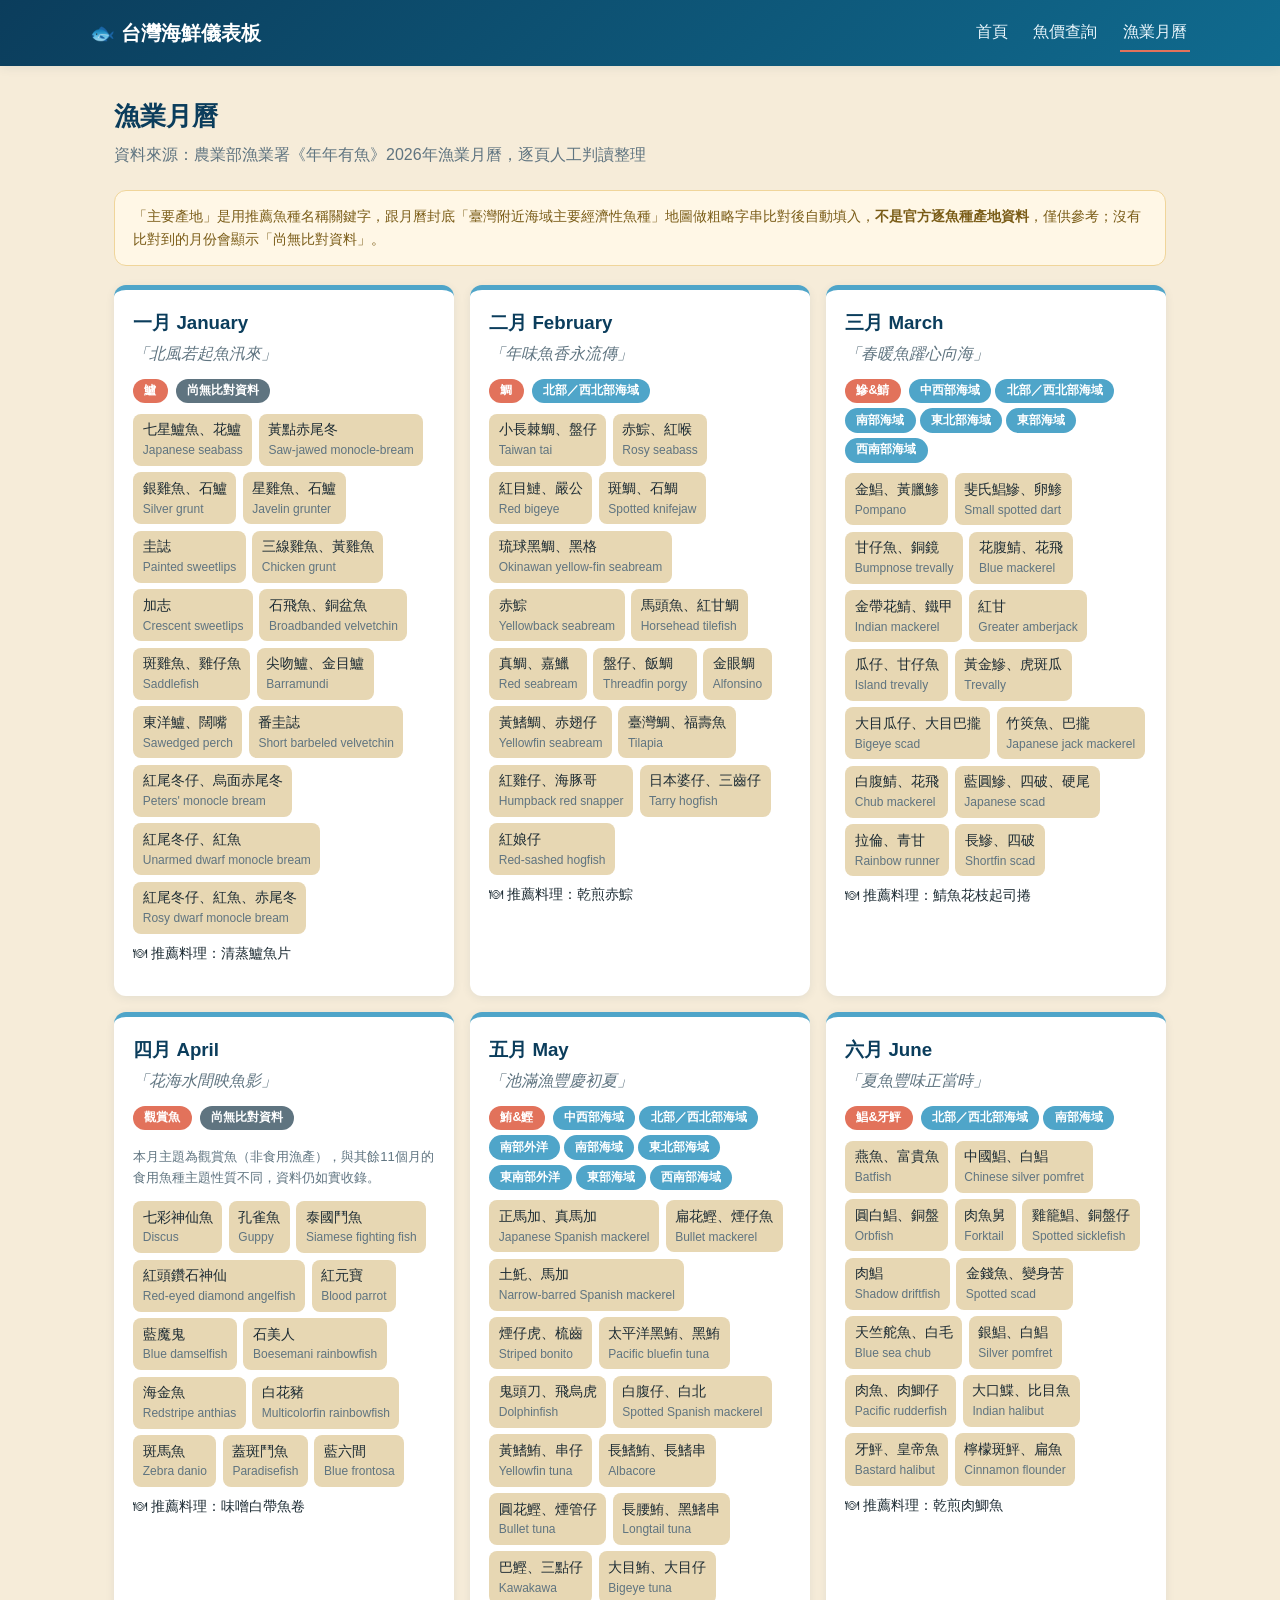
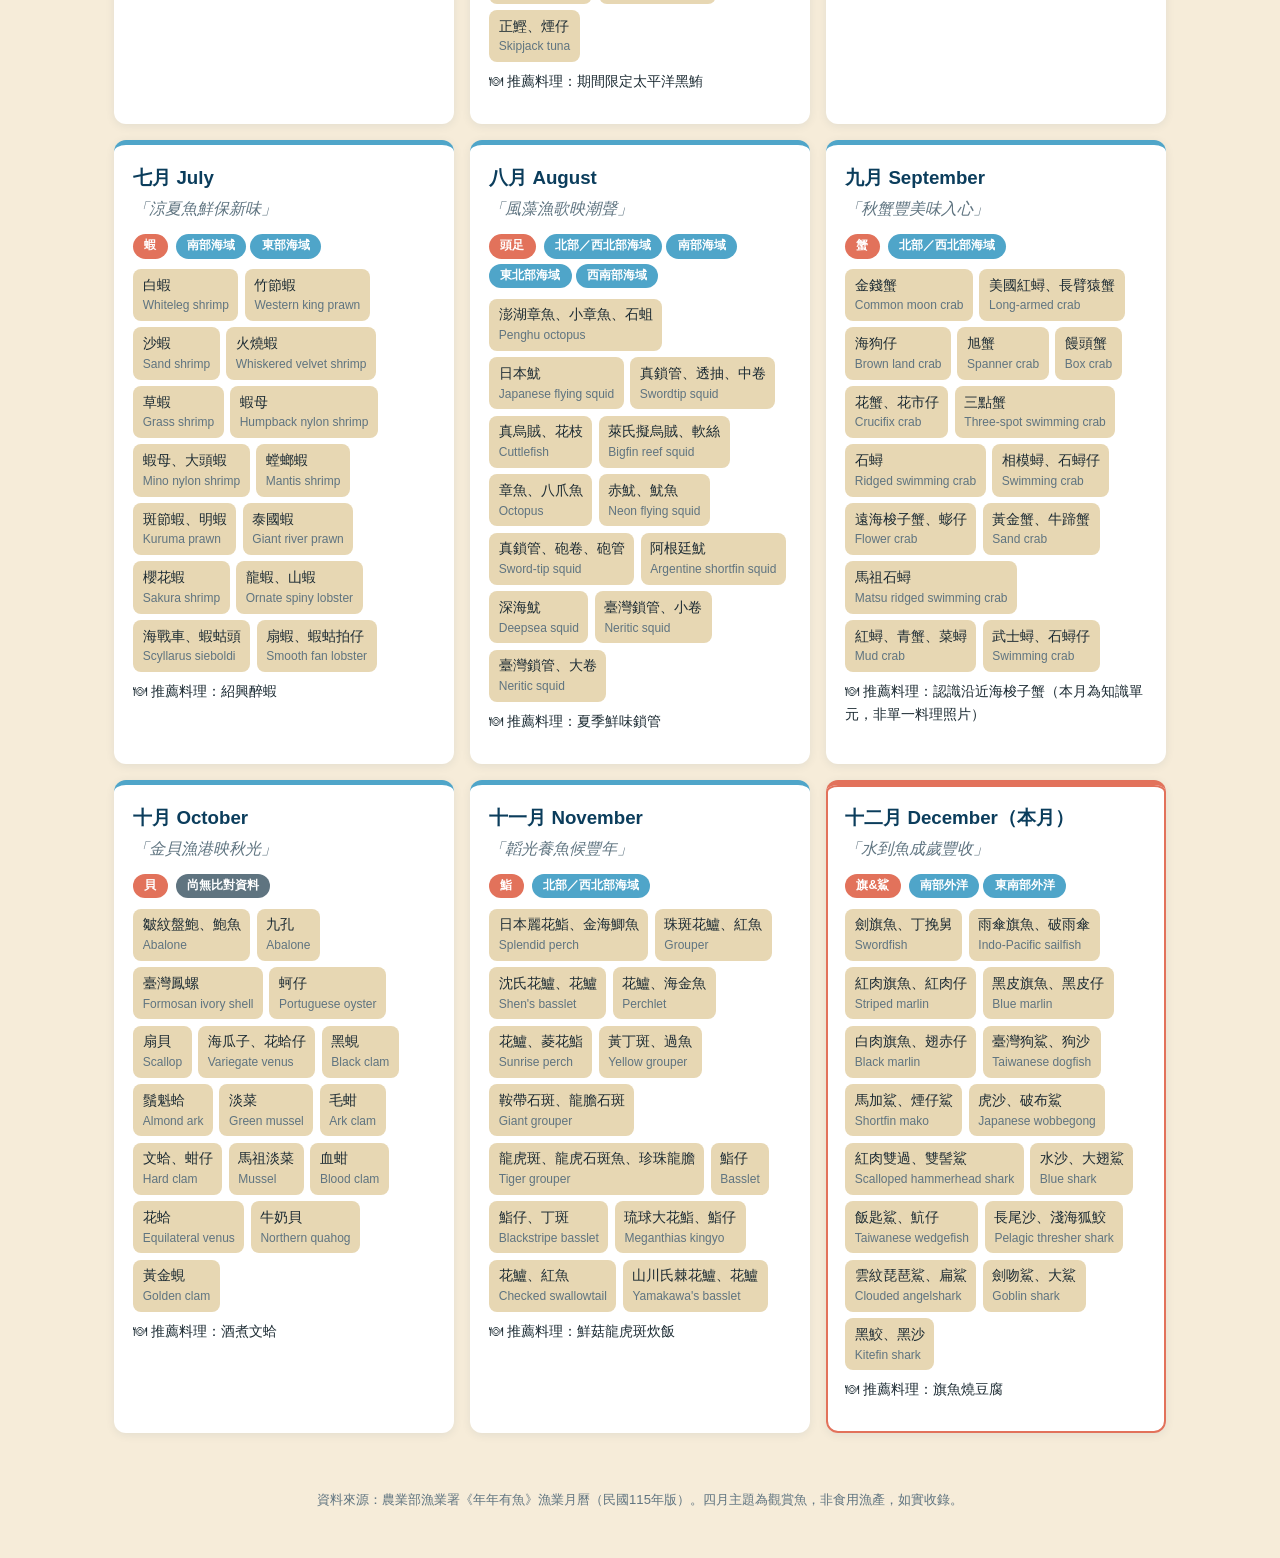
==== docs/calendar.html @ fae6c359 "Initial commit: 台灣海鮮儀表板 - 第一階段資料驗證 + 第二階段dashboard" ====
<!DOCTYPE html>
<html lang="zh-Hant">
<head>
<meta charset="UTF-8">
<meta name="viewport" content="width=device-width, initial-scale=1.0">
<title>漁業月曆 - 台灣海鮮儀表板</title>
<link rel="stylesheet" href="assets/css/style.css">
</head>
<body>
<header class="site-header">
  <div class="header-inner">
    <a class="brand" href="index.html">🐟 台灣海鮮儀表板</a>
    <nav class="nav-links">
      <a href="index.html">首頁</a>
      <a href="prices.html">魚價查詢</a>
      <a href="calendar.html" class="active">漁業月曆</a>
    </nav>
  </div>
</header>

<main>
  <h1 class="page-title">漁業月曆</h1>
  <p class="page-subtitle">資料來源：農業部漁業署《年年有魚》2026年漁業月曆，逐頁人工判讀整理</p>

  <div class="notice">
    「主要產地」是用推薦魚種名稱關鍵字，跟月曆封底「臺灣附近海域主要經濟性魚種」地圖做粗略字串比對後自動填入，<strong>不是官方逐魚種產地資料</strong>，僅供參考；沒有比對到的月份會顯示「尚無比對資料」。
  </div>

  <div class="calendar-grid" id="calendar-grid">
    <div class="loading">載入中…</div>
  </div>
</main>

<footer class="site-footer">
  資料來源：農業部漁業署《年年有魚》漁業月曆（民國115年版）。四月主題為觀賞魚，非食用漁產，如實收錄。
</footer>

<script src="assets/js/common.js"></script>
<script>
(async function () {
  const grid = document.getElementById("calendar-grid");
  try {
    const calendar = await DataAPI.getFishCalendar();
    const thisMonth = new Date().getMonth() + 1;
    grid.innerHTML = calendar.月曆資料.map(m => {
      const isCurrent = m.月份 === thisMonth;
      const origins = m.主要產地
        ? m.主要產地.map(o => `<span class="badge">${o}</span>`).join("")
        : `<span class="badge muted">尚無比對資料</span>`;
      const species = m.推薦魚種.map(sp => `
        <div class="species-chip">${sp.中文名}<span class="en">${sp.英文名}</span></div>
      `).join("");
      const note = m.備註 ? `<p style="font-size:0.82rem;color:var(--muted);">${m.備註}</p>` : "";
      return `
        <div class="month-card ${isCurrent ? "current" : ""}">
          <h3>${m.月份名稱}${isCurrent ? "（本月）" : ""}</h3>
          <p class="slogan">「${m.盛產季}」</p>
          <div class="badge coral">${m.主題分類}</div>
          ${origins}
          ${note}
          <div class="species-chip-list">${species}</div>
          <p class="recipe">🍽 推薦料理：${m.推薦料理}</p>
        </div>
      `;
    }).join("");
  } catch (err) {
    console.error(err);
    grid.innerHTML = `<div class="empty-state">資料載入失敗：${err.message}</div>`;
  }
})();
</script>
</body>
</html>
---- docs/assets/css/style.css ----
:root {
  --ocean-deep: #0b3d5c;
  --ocean: #106b8f;
  --ocean-light: #4fa5c9;
  --sand: #f6ecd9;
  --sand-dark: #e7d7b3;
  --coral: #e2725b;
  --ink: #1c2b33;
  --muted: #5f7480;
  --card-bg: #ffffff;
  --radius: 12px;
  --shadow: 0 2px 10px rgba(11, 61, 92, 0.08);
  font-size: 16px;
}

* { box-sizing: border-box; }

body {
  margin: 0;
  font-family: "Noto Sans TC", "PingFang TC", "Microsoft JhengHei", -apple-system, BlinkMacSystemFont, sans-serif;
  background: var(--sand);
  color: var(--ink);
  line-height: 1.6;
}

a { color: var(--ocean); text-decoration: none; }
a:hover { text-decoration: underline; }

.site-header {
  background: linear-gradient(135deg, var(--ocean-deep), var(--ocean));
  color: #fff;
  padding: 0.9rem 1.5rem;
  position: sticky;
  top: 0;
  z-index: 10;
  box-shadow: var(--shadow);
}

.site-header .header-inner {
  max-width: 1100px;
  margin: 0 auto;
  display: flex;
  align-items: center;
  justify-content: space-between;
  flex-wrap: wrap;
  gap: 0.5rem;
}

.brand {
  font-size: 1.25rem;
  font-weight: 700;
  color: #fff;
  display: flex;
  align-items: center;
  gap: 0.4rem;
}

.brand:hover { text-decoration: none; opacity: 0.9; }

.nav-links { display: flex; gap: 1.2rem; }

.nav-links a {
  color: #eaf6fc;
  font-weight: 500;
  padding: 0.3rem 0.2rem;
  border-bottom: 2px solid transparent;
}

.nav-links a.active,
.nav-links a:hover {
  border-bottom: 2px solid var(--coral);
  text-decoration: none;
}

main {
  max-width: 1100px;
  margin: 0 auto;
  padding: 1.5rem;
}

.page-title {
  font-size: 1.6rem;
  font-weight: 700;
  margin: 0.4rem 0 0.3rem;
  color: var(--ocean-deep);
}

.page-subtitle {
  color: var(--muted);
  margin: 0 0 1.4rem;
}

.stat-grid {
  display: grid;
  grid-template-columns: repeat(auto-fit, minmax(150px, 1fr));
  gap: 0.9rem;
  margin: 1.2rem 0 1.8rem;
}

.stat-card {
  background: var(--card-bg);
  border-radius: var(--radius);
  box-shadow: var(--shadow);
  padding: 1rem 1.1rem;
  text-align: center;
}

.stat-card .num {
  font-size: 1.7rem;
  font-weight: 800;
  color: var(--ocean-deep);
}

.stat-card .label {
  font-size: 0.85rem;
  color: var(--muted);
  margin-top: 0.2rem;
}

.card {
  background: var(--card-bg);
  border-radius: var(--radius);
  box-shadow: var(--shadow);
  padding: 1.3rem 1.4rem;
  margin-bottom: 1.4rem;
}

.card h2 {
  margin-top: 0;
  color: var(--ocean-deep);
  font-size: 1.15rem;
}

.badge {
  display: inline-block;
  background: var(--ocean-light);
  color: #fff;
  border-radius: 999px;
  padding: 0.15rem 0.7rem;
  font-size: 0.78rem;
  font-weight: 600;
  margin: 0.15rem 0.25rem 0.15rem 0;
}

.badge.coral { background: var(--coral); }
.badge.muted { background: var(--muted); }

.species-chip-list { display: flex; flex-wrap: wrap; gap: 0.4rem; margin-top: 0.5rem; }

.species-chip {
  background: var(--sand-dark);
  border-radius: 8px;
  padding: 0.35rem 0.6rem;
  font-size: 0.85rem;
}

.species-chip .en { color: var(--muted); font-size: 0.75rem; display: block; }

table {
  width: 100%;
  border-collapse: collapse;
  font-size: 0.92rem;
}

thead th {
  text-align: left;
  background: var(--ocean-deep);
  color: #fff;
  padding: 0.55rem 0.6rem;
  position: sticky;
  top: 0;
}

tbody td {
  padding: 0.5rem 0.6rem;
  border-bottom: 1px solid var(--sand-dark);
}

tbody tr:hover { background: #f2f8fb; }

.table-wrap {
  max-height: 520px;
  overflow: auto;
  border-radius: var(--radius);
  box-shadow: var(--shadow);
}

.filters {
  display: flex;
  flex-wrap: wrap;
  gap: 0.8rem;
  align-items: end;
  margin-bottom: 1.2rem;
}

.filter-group { display: flex; flex-direction: column; gap: 0.3rem; }
.filter-group label { font-size: 0.82rem; color: var(--muted); font-weight: 600; }

input, select {
  padding: 0.5rem 0.6rem;
  border: 1px solid var(--sand-dark);
  border-radius: 8px;
  font-size: 0.92rem;
  background: #fff;
  min-width: 150px;
}

button {
  padding: 0.55rem 1rem;
  border: none;
  border-radius: 8px;
  background: var(--ocean);
  color: #fff;
  font-weight: 600;
  cursor: pointer;
}

button:hover { background: var(--ocean-deep); }
button.secondary { background: var(--sand-dark); color: var(--ink); }

.calendar-grid {
  display: grid;
  grid-template-columns: repeat(auto-fit, minmax(260px, 1fr));
  gap: 1rem;
}

.month-card {
  background: var(--card-bg);
  border-radius: var(--radius);
  box-shadow: var(--shadow);
  padding: 1.1rem 1.2rem;
  border-top: 5px solid var(--ocean-light);
}

.month-card.current { border-top-color: var(--coral); box-shadow: 0 0 0 2px var(--coral) inset, var(--shadow); }

.month-card h3 { margin: 0 0 0.2rem; color: var(--ocean-deep); }
.month-card .slogan { color: var(--muted); font-style: italic; margin: 0.1rem 0 0.6rem; }
.month-card .recipe { font-size: 0.88rem; margin-top: 0.5rem; }

.notice {
  background: #fff7e6;
  border: 1px solid #f0d59a;
  border-radius: var(--radius);
  padding: 0.9rem 1.1rem;
  font-size: 0.88rem;
  color: #7a5c17;
  margin-bottom: 1.2rem;
}

.site-footer {
  text-align: center;
  color: var(--muted);
  font-size: 0.82rem;
  padding: 2rem 1rem 3rem;
}

.chart-wrap { position: relative; height: 320px; margin-top: 1rem; }

.loading, .empty-state {
  color: var(--muted);
  padding: 1.2rem;
  text-align: center;
}

@media (max-width: 640px) {
  .nav-links { gap: 0.7rem; font-size: 0.9rem; }
  .site-header .header-inner { flex-direction: column; align-items: flex-start; }
}
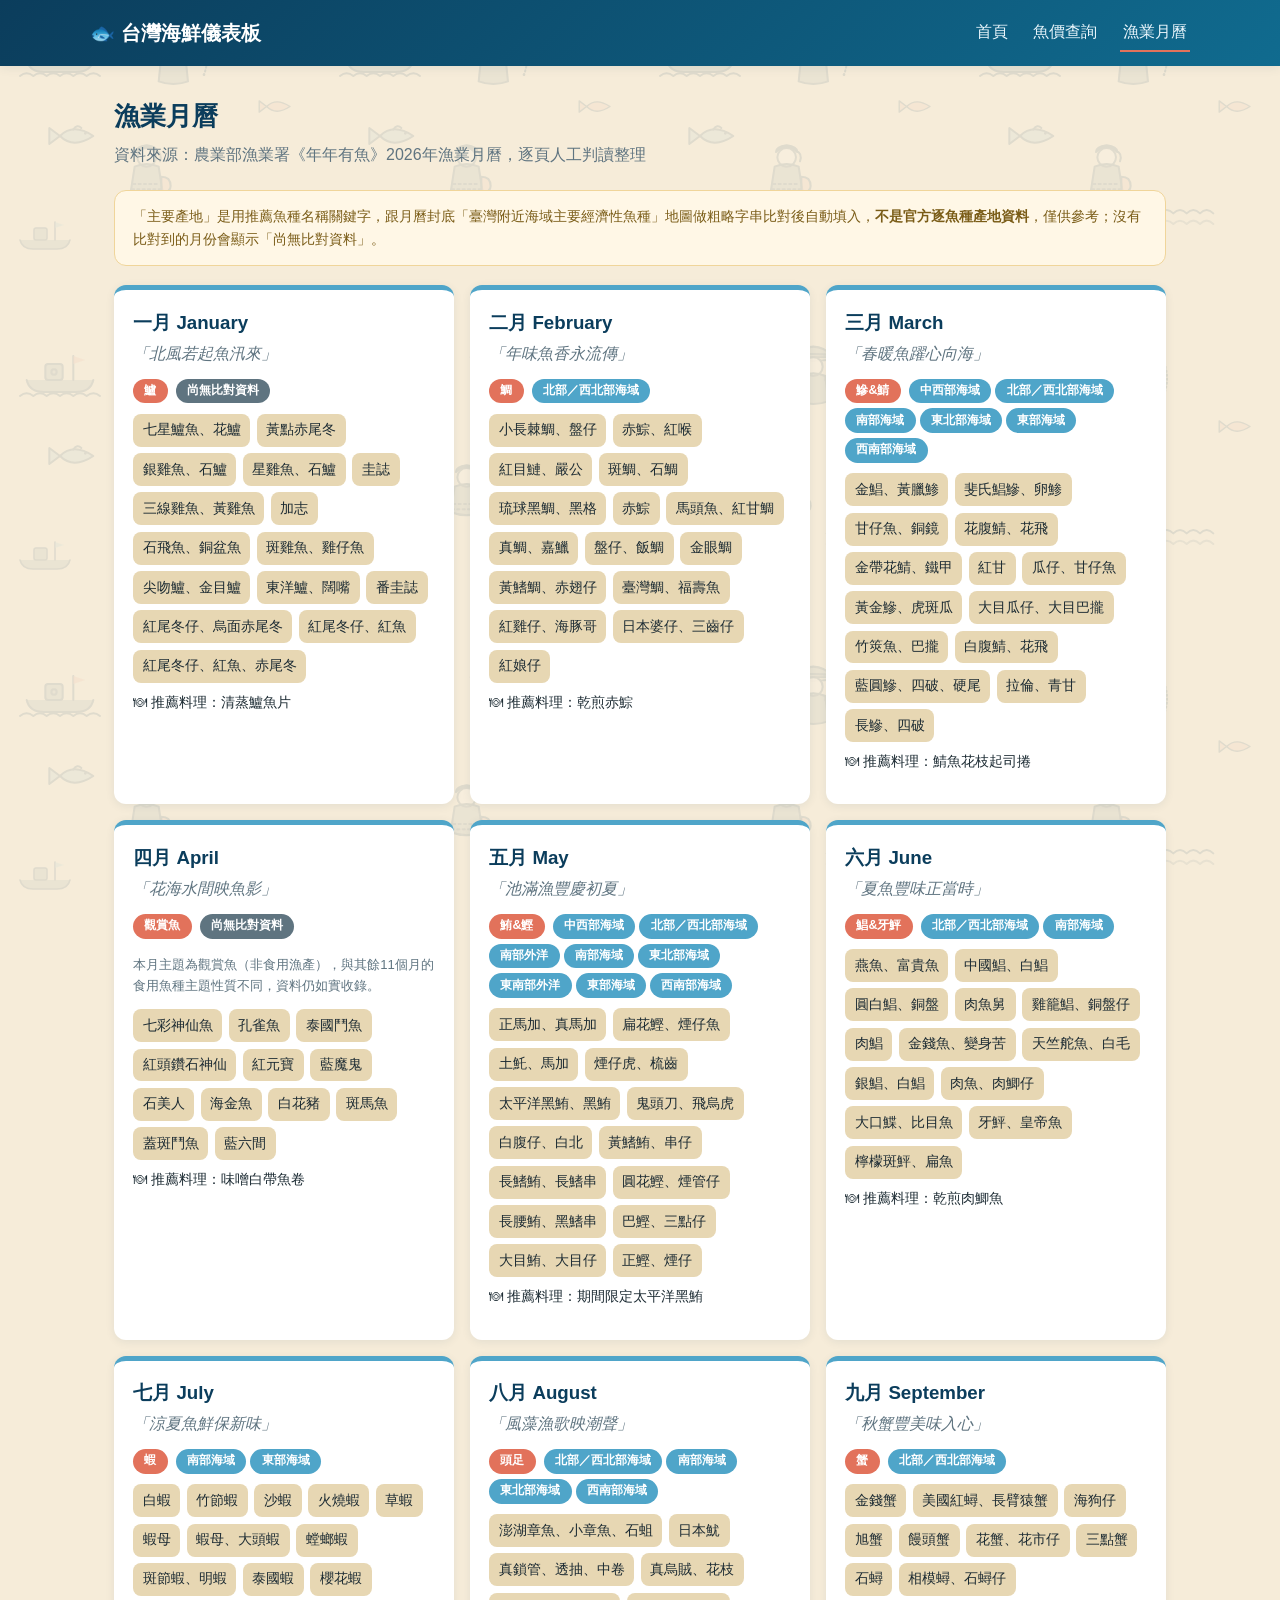
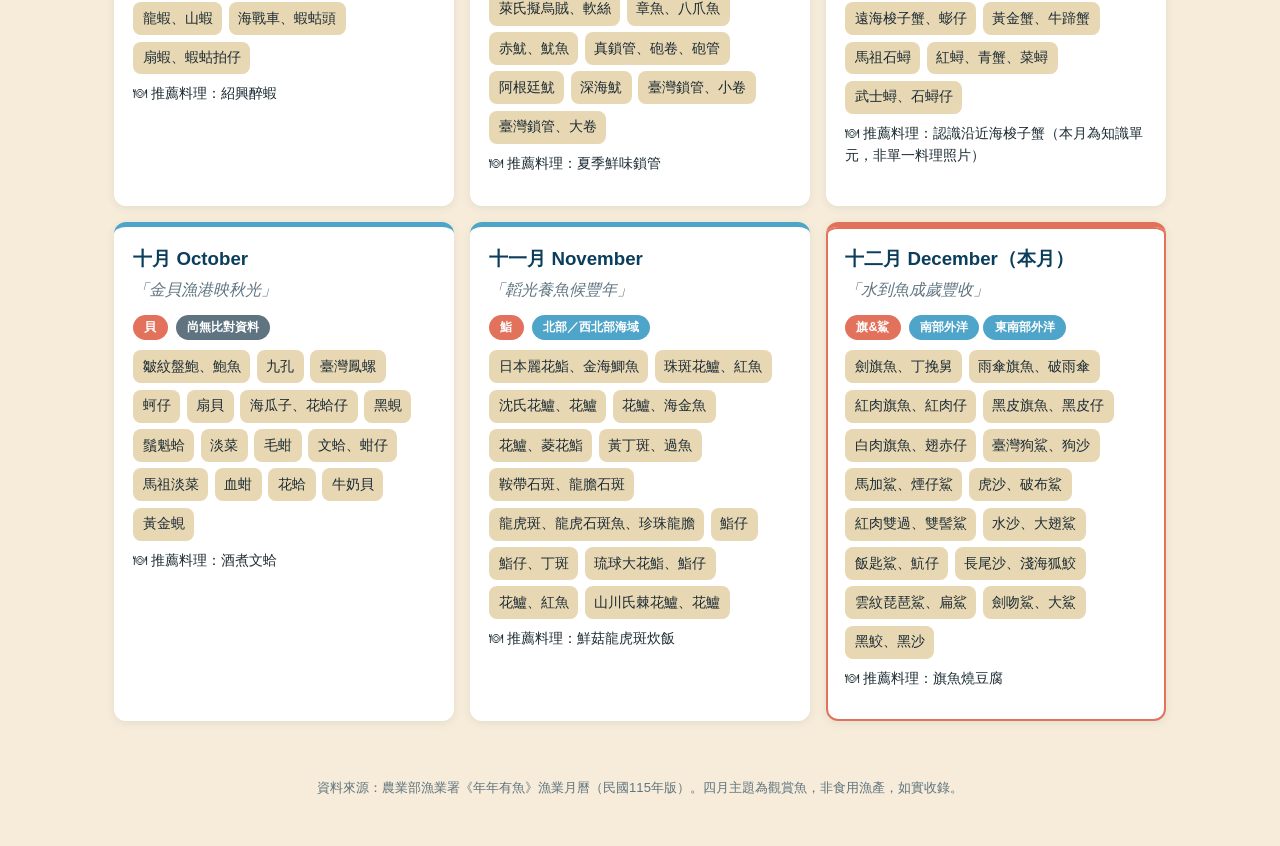
==== commit 1912cf5a: "新增漲跌幅顯示、浮水印背景、移除英文魚種名稱" ====
--- a/docs/calendar.html
+++ b/docs/calendar.html
@@ -48,7 +48,7 @@
         ? m.主要產地.map(o => `<span class="badge">${o}</span>`).join("")
         : `<span class="badge muted">尚無比對資料</span>`;
       const species = m.推薦魚種.map(sp => `
-        <div class="species-chip">${sp.中文名}<span class="en">${sp.英文名}</span></div>
+        <div class="species-chip">${sp.中文名}</div>
       `).join("");
       const note = m.備註 ? `<p style="font-size:0.82rem;color:var(--muted);">${m.備註}</p>` : "";
       return `
--- a/docs/assets/css/style.css
+++ b/docs/assets/css/style.css
@@ -18,7 +18,11 @@
 body {
   margin: 0;
   font-family: "Noto Sans TC", "PingFang TC", "Microsoft JhengHei", -apple-system, BlinkMacSystemFont, sans-serif;
-  background: var(--sand);
+  background-color: var(--sand);
+  background-image: url("../img/watermark.svg");
+  background-repeat: repeat;
+  background-size: 320px 320px;
+  background-attachment: fixed;
   color: var(--ink);
   line-height: 1.6;
 }
@@ -257,6 +261,23 @@
 
 .chart-wrap { position: relative; height: 320px; margin-top: 1rem; }
 
+/* 漲跌（台股慣例：紅漲、綠跌） */
+.price-change { font-weight: 700; white-space: nowrap; }
+.price-change.up { color: #c0392b; }
+.price-change.down { color: #1e8449; }
+.price-change.flat, .price-change.new { color: var(--muted); font-weight: 500; }
+.price-change .prev-date { font-weight: 400; color: var(--muted); font-size: 0.78rem; margin-left: 0.25rem; }
+.urgent-badge {
+  display: inline-block;
+  background: #1e8449;
+  color: #fff;
+  font-size: 0.7rem;
+  font-weight: 700;
+  border-radius: 6px;
+  padding: 0.1rem 0.4rem;
+  margin-right: 0.4rem;
+}
+
 .loading, .empty-state {
   color: var(--muted);
   padding: 1.2rem;
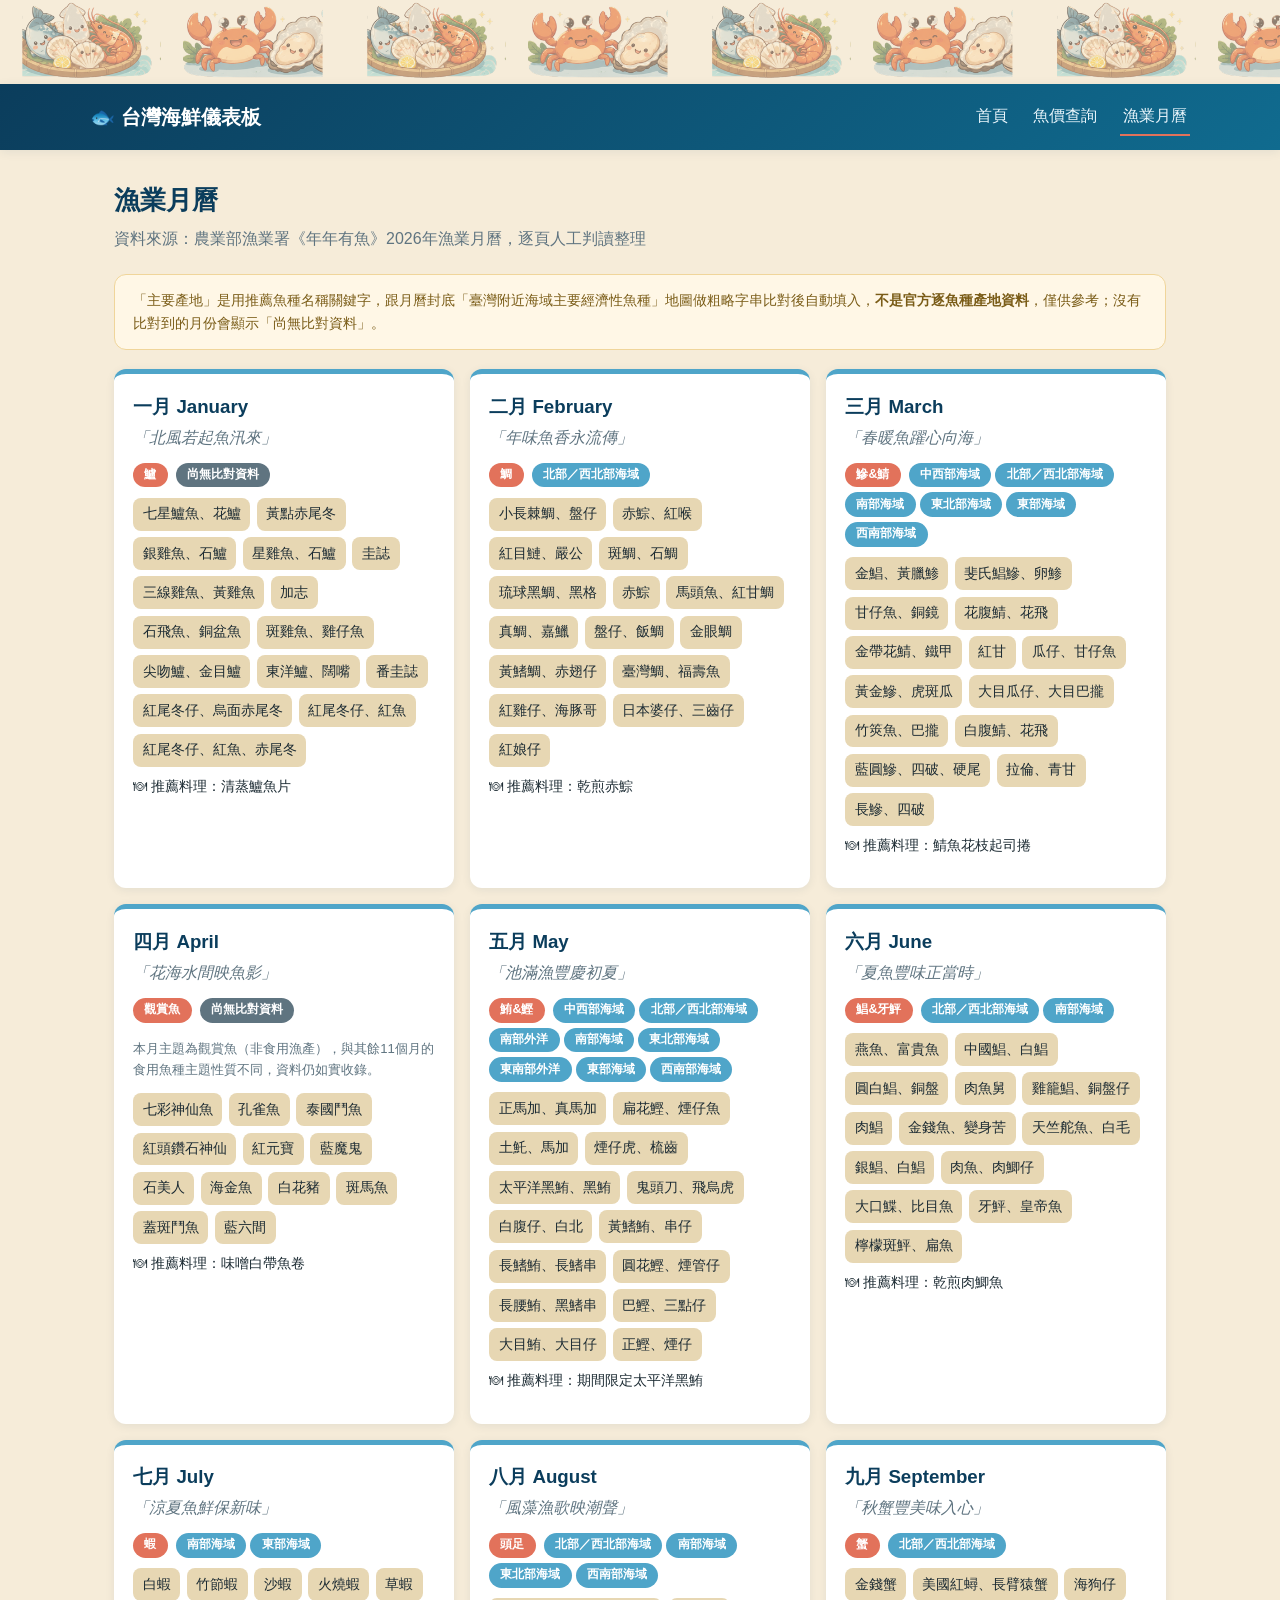
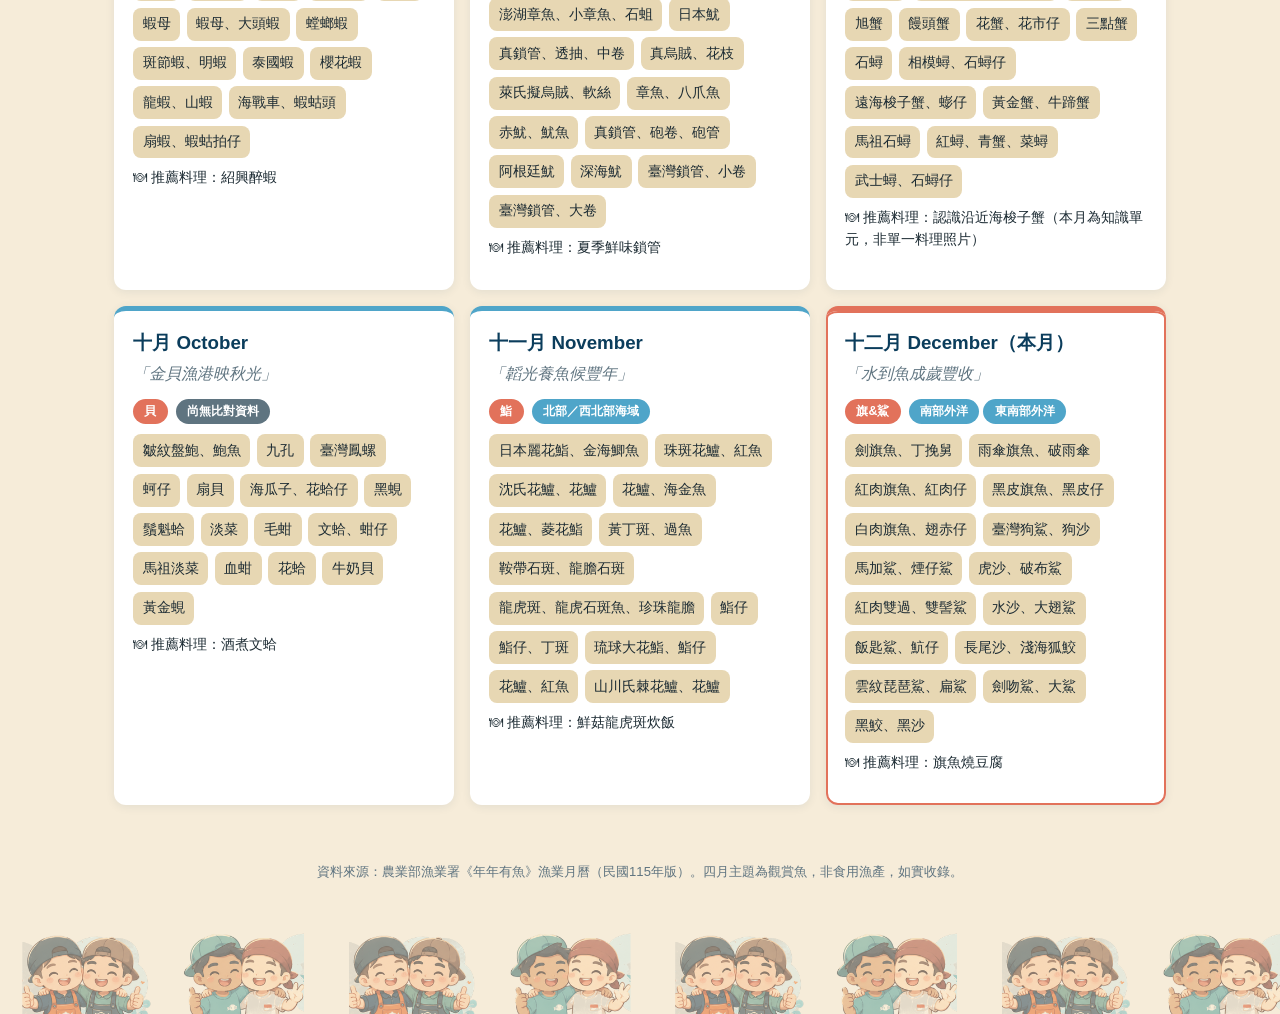
==== commit a14b3b1f: "浮水印圖片 cd ~/"taiwan seafood dashboard" git add -A git commit -m "新增消費地市場分類、養殖永續標籤、更換浮水印圖片" git push o" ====
--- a/docs/calendar.html
+++ b/docs/calendar.html
@@ -7,6 +7,7 @@
 <link rel="stylesheet" href="assets/css/style.css">
 </head>
 <body>
+<div class="watermark-strip top"></div>
 <header class="site-header">
   <div class="header-inner">
     <a class="brand" href="index.html">🐟 台灣海鮮儀表板</a>
@@ -34,6 +35,7 @@
 <footer class="site-footer">
   資料來源：農業部漁業署《年年有魚》漁業月曆（民國115年版）。四月主題為觀賞魚，非食用漁產，如實收錄。
 </footer>
+<div class="watermark-strip bottom"></div>
 
 <script src="assets/js/common.js"></script>
 <script>
--- a/docs/assets/css/style.css
+++ b/docs/assets/css/style.css
@@ -19,12 +19,25 @@
   margin: 0;
   font-family: "Noto Sans TC", "PingFang TC", "Microsoft JhengHei", -apple-system, BlinkMacSystemFont, sans-serif;
   background-color: var(--sand);
-  background-image: url("../img/watermark.svg");
-  background-repeat: repeat;
-  background-size: 320px 320px;
-  background-attachment: fixed;
   color: var(--ink);
   line-height: 1.6;
+}
+
+/* 頁面最上方／最下方的浮水印圖片橫幅（海鮮圖在上、漁工好朋友圖在下），見docs/assets/img/*_watermark_strip.png */
+.watermark-strip {
+  width: 100%;
+  height: 84px;
+  background-repeat: repeat-x;
+  background-position: left center;
+  background-size: auto 84px;
+  opacity: 0.55;
+  pointer-events: none;
+}
+.watermark-strip.top { background-image: url("../img/top_watermark_strip.png"); }
+.watermark-strip.bottom { background-image: url("../img/bottom_watermark_strip.png"); }
+
+@media (max-width: 640px) {
+  .watermark-strip { height: 54px; background-size: auto 54px; }
 }
 
 a { color: var(--ocean); text-decoration: none; }
@@ -278,6 +291,44 @@
   margin-right: 0.4rem;
 }
 
+/* 消費地／產地市場標籤 */
+.market-type-badge {
+  display: inline-block;
+  font-size: 0.68rem;
+  font-weight: 700;
+  border-radius: 5px;
+  padding: 0.05rem 0.35rem;
+  margin-left: 0.4rem;
+  vertical-align: middle;
+}
+.market-type-badge.consumer { background: #eaf6fc; color: var(--ocean); border: 1px solid var(--ocean-light); }
+.market-type-badge.origin { background: #fdf1e8; color: var(--coral); border: 1px solid var(--coral); }
+
+/* 養殖／永續標籤（僅消費地市場資料顯示，見common.js farmedSustainBadges） */
+.tag-badge {
+  display: inline-block;
+  font-size: 0.68rem;
+  font-weight: 700;
+  border-radius: 5px;
+  padding: 0.05rem 0.35rem;
+  margin-left: 0.35rem;
+  vertical-align: middle;
+}
+.tag-badge.farmed { background: #fff3d6; color: #8a5a00; border: 1px solid #e8b944; }
+.tag-badge.sustain { background: #e6f4ea; color: #1e8449; border: 1px solid #6bbf8a; }
+
+.market-type-filter { display: flex; gap: 0.4rem; }
+.market-type-filter button {
+  background: var(--sand-dark);
+  color: var(--ink);
+  font-size: 0.85rem;
+  padding: 0.4rem 0.8rem;
+}
+.market-type-filter button.active {
+  background: var(--ocean);
+  color: #fff;
+}
+
 .loading, .empty-state {
   color: var(--muted);
   padding: 1.2rem;
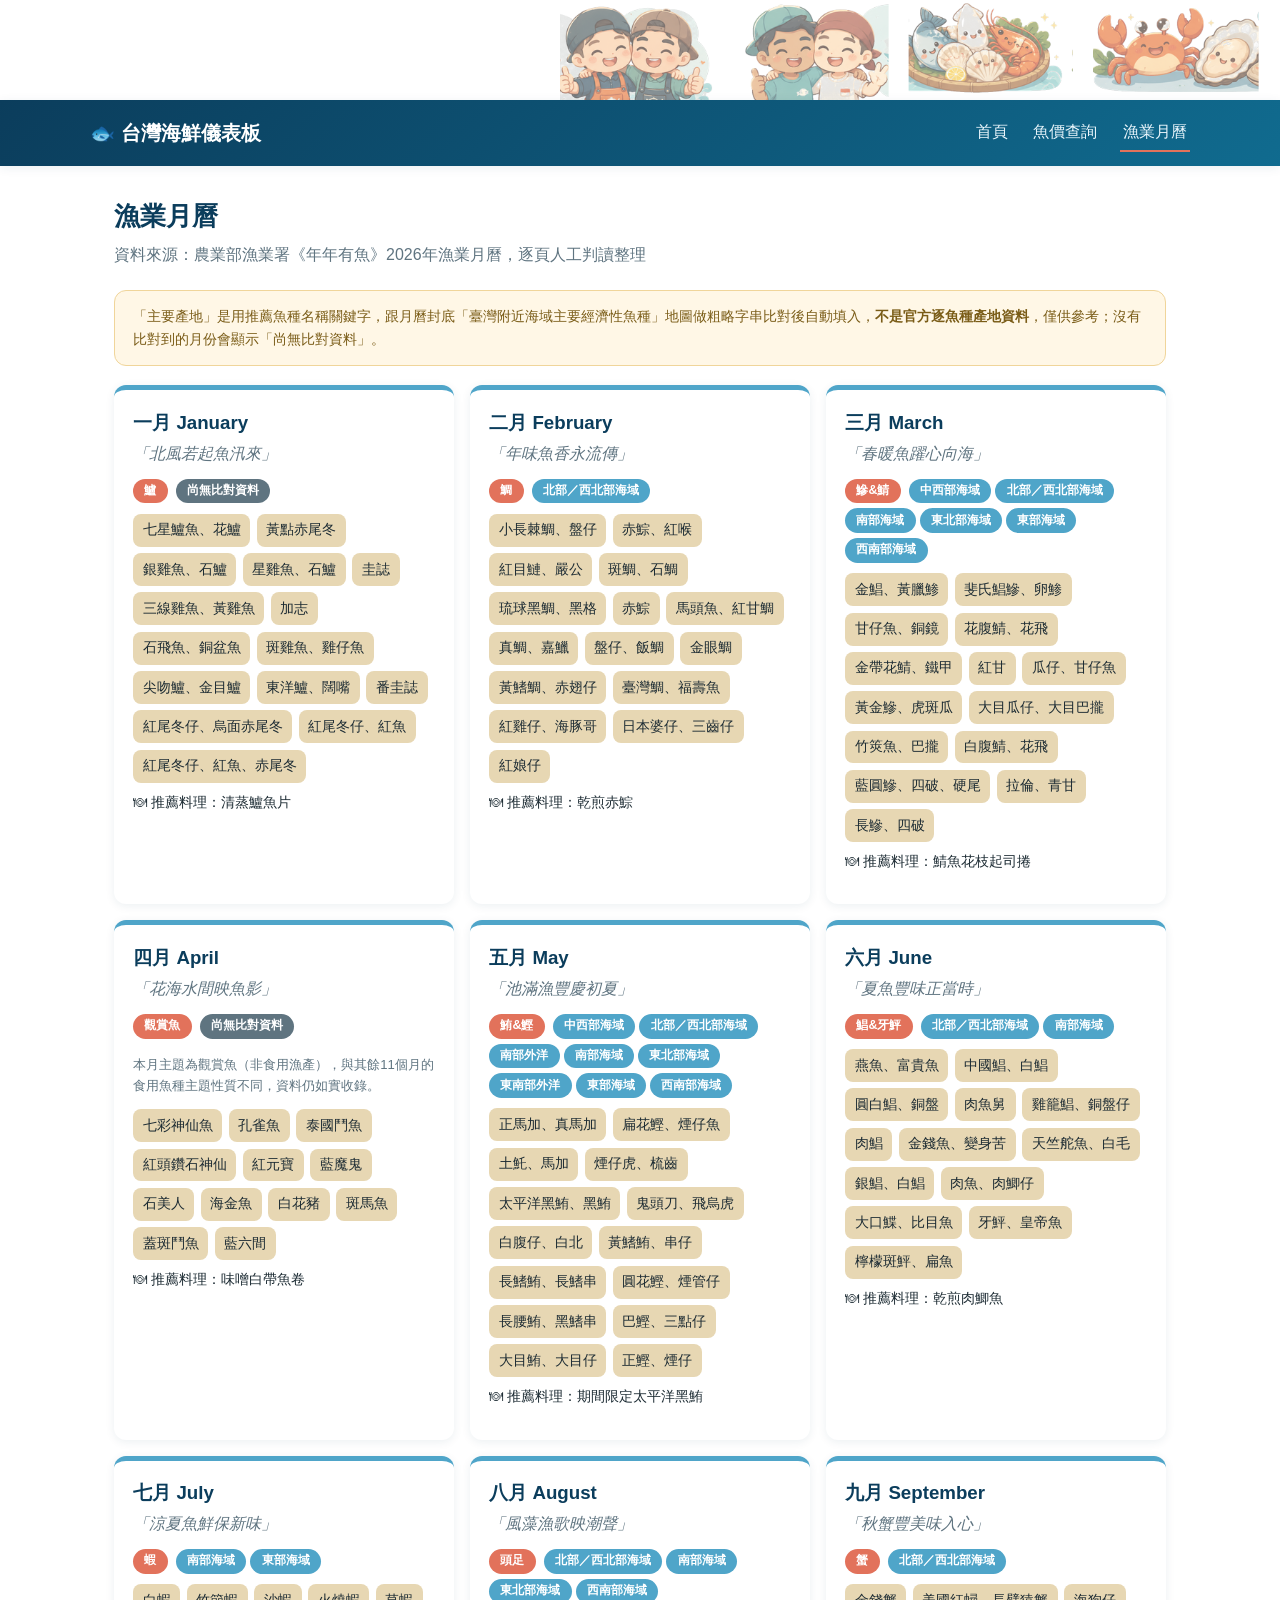
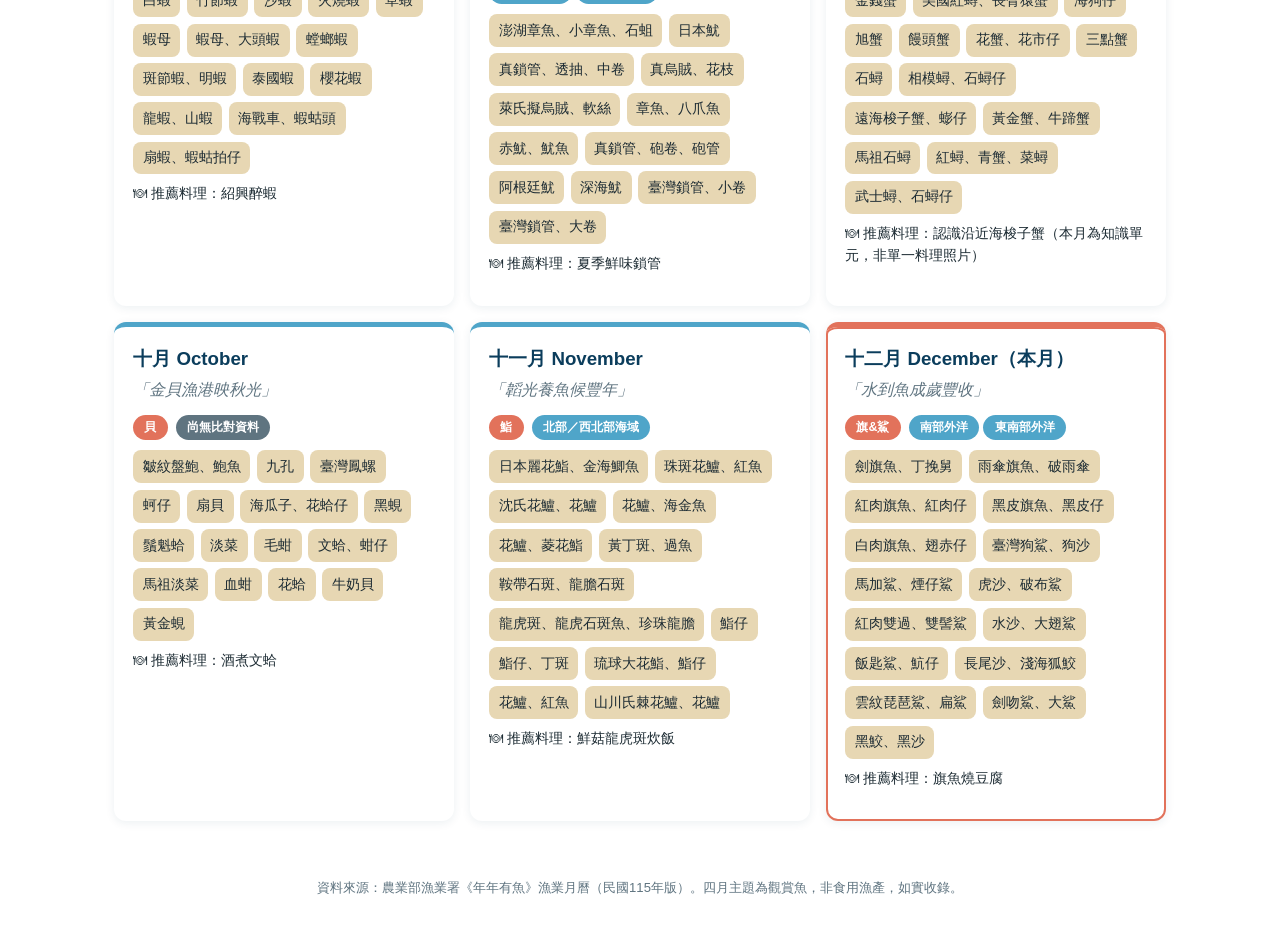
==== commit 315c0fdd: "改浮水印，改價格榜單名稱 cd ~/"taiwan seafood dashboard" git add -A git commit -m "首頁改今日價格榜、浮水印圖改上方靠右、新增即時抓取政府AP" ====
--- a/docs/calendar.html
+++ b/docs/calendar.html
@@ -35,7 +35,6 @@
 <footer class="site-footer">
   資料來源：農業部漁業署《年年有魚》漁業月曆（民國115年版）。四月主題為觀賞魚，非食用漁產，如實收錄。
 </footer>
-<div class="watermark-strip bottom"></div>
 
 <script src="assets/js/common.js"></script>
 <script>
--- a/docs/assets/css/style.css
+++ b/docs/assets/css/style.css
@@ -2,7 +2,7 @@
   --ocean-deep: #0b3d5c;
   --ocean: #106b8f;
   --ocean-light: #4fa5c9;
-  --sand: #f6ecd9;
+  --sand: #ffffff;
   --sand-dark: #e7d7b3;
   --coral: #e2725b;
   --ink: #1c2b33;
@@ -23,21 +23,21 @@
   line-height: 1.6;
 }
 
-/* 頁面最上方／最下方的浮水印圖片橫幅（海鮮圖在上、漁工好朋友圖在下），見docs/assets/img/*_watermark_strip.png */
+/* 頁面最上方的浮水印圖片橫幅（4張圖並排靠右），見docs/assets/img/top_watermark_strip.png
+   不拉寬、不重複，維持原比例、靠右對齊 */
 .watermark-strip {
   width: 100%;
-  height: 84px;
-  background-repeat: repeat-x;
-  background-position: left center;
-  background-size: auto 84px;
-  opacity: 0.55;
+  height: 100px;
+  background-repeat: no-repeat;
+  background-position: right center;
+  background-size: auto 100%;
+  opacity: 0.6;
   pointer-events: none;
 }
 .watermark-strip.top { background-image: url("../img/top_watermark_strip.png"); }
-.watermark-strip.bottom { background-image: url("../img/bottom_watermark_strip.png"); }
 
 @media (max-width: 640px) {
-  .watermark-strip { height: 54px; background-size: auto 54px; }
+  .watermark-strip { height: 64px; }
 }
 
 a { color: var(--ocean); text-decoration: none; }
@@ -291,6 +291,18 @@
   margin-right: 0.4rem;
 }
 
+/* 即時資料狀態標籤（今日價格榜標題旁） */
+#live-status {
+  font-size: 0.72rem;
+  font-weight: 700;
+  vertical-align: middle;
+  border-radius: 999px;
+  padding: 0.15rem 0.6rem;
+  margin-left: 0.4rem;
+}
+#live-status.live { background: #e6f4ea; color: #1e8449; }
+#live-status.fallback { background: #fff3d6; color: #8a5a00; }
+
 /* 消費地／產地市場標籤 */
 .market-type-badge {
   display: inline-block;
